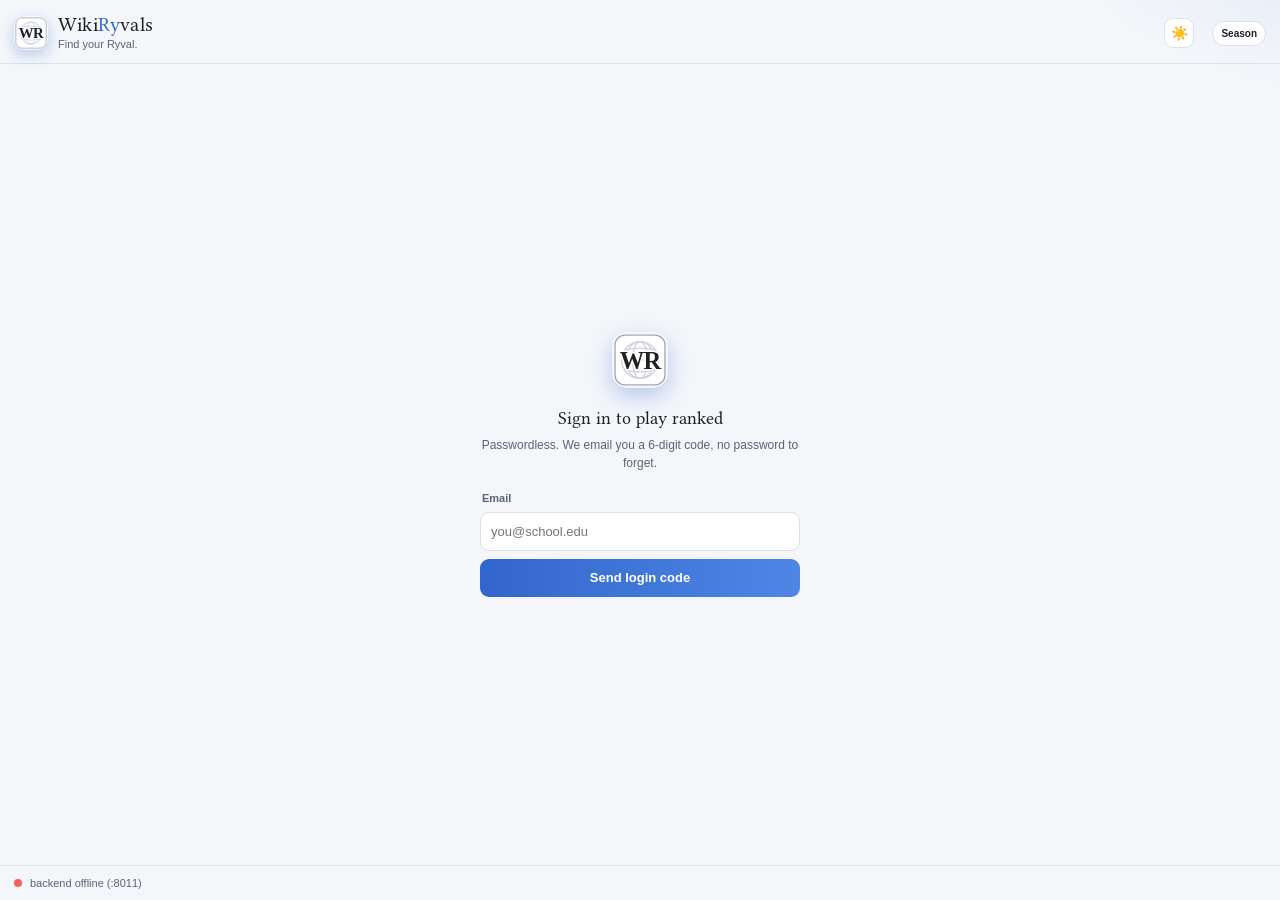
==== extension/lobby.html @ 3ab2795d "init" ====
<!DOCTYPE html>
<html lang="en">
<head>
  <meta charset="utf-8" />
  <meta name="viewport" content="width=device-width, initial-scale=1" />
  <title>WikiRyvals</title>
  <link rel="icon" href="icons/favicon.svg" />
  <link rel="stylesheet" href="lobby.css" />
</head>
<body class="panel">
  <header class="brand-bar">
    <img class="logo-mark" src="icons/wr-logo.svg" alt="WR" />
    <div class="brand-text">
      <div class="wordmark">Wiki<span class="ry">Ry</span>vals</div>
      <div class="tagline">Find your Ryval.</div>
    </div>
    <button class="theme-toggle" id="theme-toggle" title="Toggle light / dark" aria-label="Toggle theme">🌙</button>
    <span class="season-chip" id="season-chip">Season</span>
  </header>

  <!-- ============================ AUTH ============================ -->
  <section class="screen" id="screen-auth" hidden>
    <div class="auth-wrap">
      <img class="auth-logo" src="icons/wr-logo.svg" alt="WR" />
      <h2 class="auth-h">Sign in to play ranked</h2>
      <p class="auth-sub">Passwordless. We email you a 6-digit code, no password to forget.</p>

      <!-- step: email -->
      <div class="auth-step" id="auth-email-step">
        <label class="fld-l" for="auth-email">Email</label>
        <input id="auth-email" type="email" placeholder="you@school.edu" autocomplete="email" />
        <button class="btn-primary" id="auth-send">Send login code</button>
      </div>

      <!-- step: code -->
      <div class="auth-step" id="auth-code-step" hidden>
        <label class="fld-l" for="auth-code">Enter the code sent to <span id="auth-email-echo"></span></label>
        <input id="auth-code" inputmode="numeric" maxlength="6" placeholder="000000" class="code-input" />
        <div class="dev-code" id="auth-dev-code" hidden></div>
        <button class="btn-primary" id="auth-verify">Verify &amp; continue</button>
        <button class="btn-link" id="auth-back">Use a different email</button>
      </div>

      <!-- step: profile (username + region) -->
      <div class="auth-step" id="auth-profile-step" hidden>
        <label class="fld-l" for="auth-username">Pick a username</label>
        <input id="auth-username" maxlength="20" placeholder="3–20 chars, letters/numbers/_/-" />
        <div class="uname-status" id="uname-status"></div>
        <label class="fld-l" for="auth-region">Region</label>
        <select id="auth-region">
          <option value="NA">North America</option>
          <option value="SA">South America</option>
          <option value="EU">Europe</option>
          <option value="AF">Africa</option>
          <option value="ME">Middle East</option>
          <option value="APAC">Asia-Pacific</option>
          <option value="OC">Oceania</option>
          <option value="Other">Other</option>
        </select>
        <p class="auth-hint" id="region-hint"></p>
        <button class="btn-primary" id="auth-save-profile">Enter the ladder</button>
      </div>

      <p class="auth-err" id="auth-err" hidden></p>
    </div>
  </section>

  <!-- ===================== MATCH FOUND ===================== -->
  <section class="screen" id="screen-match" hidden>
    <div class="match-wrap">
      <div class="match-banner" id="match-mode">Match Found</div>
      <div class="match-card">
        <div class="vs-row">
          <div class="vs-card you">
            <div class="vs-avatar" id="vs-you-av">YOU</div>
            <div class="vs-name" id="vs-you-name">you</div>
            <div class="vs-meta" id="vs-you-meta"></div>
            <div class="vs-rank" id="vs-you-rank"></div>
          </div>
          <div class="vs-mid">
            <span class="vs-vs">VS</span>
            <div class="countdown" id="match-countdown">5</div>
          </div>
          <div class="vs-card opp">
            <div class="vs-avatar" id="vs-opp-av">OPP</div>
            <div class="vs-name" id="vs-opp-name">opponent</div>
            <div class="vs-meta" id="vs-opp-meta"></div>
            <div class="vs-rank" id="vs-opp-rank"></div>
          </div>
        </div>
        <div class="match-route">
          <span class="route-chip" id="match-start">Start</span>
          <span class="route-arrow">→</span>
          <span class="route-chip target" id="match-target">Target</span>
        </div>
      </div>
      <p class="match-note" id="match-note">Get ready. The race opens in a new tab.</p>
      <button class="btn-ghost" id="match-forfeit" hidden>Forfeit</button>
    </div>
  </section>

  <!-- ===================== RACE IN PROGRESS ===================== -->
  <section class="screen" id="screen-racing" hidden>
    <div class="racing-wrap">
      <div class="racing-spinner"></div>
      <h2>Race in progress</h2>
      <p class="racing-route"><b id="racing-start"></b> → <b id="racing-target"></b></p>
      <p class="racing-sub">Finish on the Wikipedia tab. We'll score it the moment you (or your Ryval) arrive.</p>
      <div class="racing-live" id="racing-live"></div>
      <div class="racing-opp" id="racing-opp" hidden></div>
      <button class="btn-secondary" id="racing-watch" hidden>📺 Copy watch-party link</button>
      <p class="racing-sub" id="racing-watch-hint" hidden></p>
      <button class="btn-ghost" id="racing-forfeit">Forfeit race</button>
    </div>
  </section>

  <!-- ===================== RANKED RESULTS ===================== -->
  <section class="screen" id="screen-result" hidden>
    <div class="result-wrap">
      <div class="result-banner" id="result-banner">Victory</div>
      <div class="result-route" id="result-route"></div>

      <div class="rp-block">
        <div class="rp-delta" id="rp-delta">+0</div>
        <div class="rp-label">Edit Points</div>
        <div class="rank-progress">
          <div class="rank-badge" id="result-rank-badge"></div>
          <div class="rank-bar-wrap">
            <div class="rank-bar-top">
              <span id="result-rank-name">Rank</span>
              <span id="result-rank-next"></span>
            </div>
            <div class="rank-bar"><div class="rank-bar-fill" id="result-rank-fill"></div></div>
            <div class="rank-bar-rp" id="result-rank-rp"></div>
          </div>
        </div>
        <div class="rating-line" id="result-rating"></div>
      </div>

      <div class="promo-note" id="result-promo" hidden></div>

      <div class="compare" id="result-compare"></div>

      <div class="result-actions">
        <button class="btn-primary" id="result-again">Queue again</button>
        <button class="btn-secondary" id="result-home">Back to lobby</button>
      </div>
      <button class="btn-link result-share" id="result-share">📷 Share result card</button>
      <div class="share-preview" id="share-preview" hidden>
        <img id="share-img" alt="Match recap card" />
        <div class="share-preview-actions">
          <button class="btn-secondary btn-sm" id="share-download">Download</button>
          <button class="btn-ghost btn-sm" id="share-copy">Copy image</button>
        </div>
        <div class="share-hint" id="share-hint"></div>
      </div>
    </div>
  </section>

  <!-- ===================== MAIN APP ===================== -->
  <div id="app" hidden>
    <div class="me-bar" id="me-bar">
      <div class="avatar" id="me-avatar">RY</div>
      <div class="me-info">
        <div class="me-name" id="me-name">player</div>
        <div class="me-rank" id="me-rank"></div>
      </div>
      <span class="streak-chip" id="me-streak" hidden title="Daily challenge streak"></span>
      <button class="btn-link me-logout" id="me-logout" title="Sign out">sign out</button>
    </div>

    <!-- Comeback nudge: your daily streak is alive but today isn't done yet -->
    <div class="streak-nudge" id="streak-nudge" hidden>
      <div class="streak-nudge-text">🔥 <b id="streak-nudge-n">0</b>-day streak - play today's daily to keep it alive</div>
      <button class="btn-primary btn-sm" id="streak-nudge-go">Play daily</button>
    </div>

    <!-- Promotion series armed: next ranked match is your promo game -->
    <div class="promo-banner" id="promo-banner" hidden>
      <div class="promo-banner-text">⚑ <b>Promo game!</b> Win your next ranked match to reach <b id="promo-banner-rank">-</b>.</div>
    </div>

    <!-- Incoming duos party invite (shows on any tab) -->
    <div class="party-banner" id="party-banner" hidden>
      <div class="party-banner-text"><b id="party-banner-from">friend</b> invited you to duos</div>
      <div class="party-banner-actions">
        <button class="btn-primary btn-sm" id="party-accept">Accept</button>
        <button class="btn-ghost btn-sm" id="party-decline">Decline</button>
      </div>
    </div>

    <nav class="tabs">
      <button class="tab active" data-view="play"><span class="ic">▶</span><span>Play</span></button>
      <button class="tab" data-view="friends"><span class="ic">★</span><span>Friends</span><span class="tab-badge" id="friends-badge" hidden>0</span></button>
      <button class="tab" data-view="rooms"><span class="ic">⌗</span><span>Rooms</span></button>
      <button class="tab" data-view="leaderboard"><span class="ic">≣</span><span>Board</span></button>
      <button class="tab" data-view="history"><span class="ic">↺</span><span>History</span></button>
      <button class="tab" data-view="profile"><span class="ic">◎</span><span>Profile</span></button>
    </nav>

    <main class="content">
      <!-- PLAY -->
      <section class="view" id="view-play">
        <!-- Your Ryval: one rival floated at a time (most-faced opponent) -->
        <div class="card rival-card" id="rival-card" hidden>
          <div class="card-top"><h3>Your Ryval</h3><span class="pill pill-rival">Ryvalry</span></div>
          <div class="rival-body">
            <div class="avatar" id="rival-avatar">RY</div>
            <div class="rival-info">
              <div class="rival-name" id="rival-name">rival</div>
              <div class="rival-rec" id="rival-rec"></div>
            </div>
          </div>
          <button class="btn-primary" id="rival-rematch">Rematch</button>
        </div>

        <div class="card feature">
          <div class="card-top"><h3>Ranked 1v1</h3><span class="pill pill-live">Ranked</span></div>
          <p>Head-to-head against a Ryval near your rating. EP on the line.</p>
          <select id="rk-diff">
            <option value="any">Any difficulty</option>
            <option value="easy">Easy</option>
            <option value="medium">Medium</option>
            <option value="hard">Hard</option>
          </select>
          <button class="btn-primary" id="rk-go">Find ranked match</button>
        </div>

        <div class="card feature">
          <div class="card-top"><h3>Ranked Duos</h3><span class="pill pill-live">2v2</span></div>
          <p>Team up 2v2. Your team's fastest finisher decides it; you climb together.</p>
          <select id="duo-diff">
            <option value="any">Any difficulty</option>
            <option value="easy">Easy</option>
            <option value="medium">Medium</option>
            <option value="hard">Hard</option>
          </select>
          <button class="btn-primary" id="duo-go">Find duos match</button>
        </div>

        <div class="card">
          <div class="card-top"><h3>Quick Match</h3><span class="pill">Casual</span></div>
          <p>Solo race against par, no EP at stake. Good for warmups.</p>
          <select id="qm-diff">
            <option value="any">Any difficulty</option>
            <option value="easy">Easy</option>
            <option value="medium">Medium</option>
            <option value="hard">Hard</option>
          </select>
          <button class="btn-secondary" id="qm-go">Solo race</button>
        </div>

        <div class="card">
          <div class="card-top"><h3>Daily Challenge</h3><span class="pill">Daily</span></div>
          <p>Everyone races the same start → target. One ranked attempt per day.</p>
          <p class="daily-route" id="daily-route">Loading today's route…</p>
          <button class="btn-secondary" id="daily-go">Play today's</button>
          <button class="btn-link" id="daily-board-toggle" hidden>Today's board</button>
          <ol class="daily-board" id="daily-board" hidden></ol>
        </div>

        <div class="card">
          <div class="card-top"><h3>Weekly Puzzle</h3><span class="pill pill-weekly">Weekly</span></div>
          <p>One devilish hand-picked route per week. One ranked attempt - global board.</p>
          <p class="daily-route" id="weekly-route">Loading this week's route…</p>
          <button class="btn-secondary" id="weekly-go">Play this week's</button>
          <button class="btn-link" id="weekly-board-toggle" hidden>This week's board</button>
          <ol class="daily-board" id="weekly-board" hidden></ol>
        </div>

        <div class="card">
          <div class="card-top"><h3>Custom Race</h3><span class="pill">Practice</span></div>
          <input id="c-start" placeholder="Start article" />
          <input id="c-target" placeholder="Target article" />
          <button class="btn-secondary" id="c-go">Start custom race</button>
        </div>
        <p class="hint" id="play-hint"></p>
      </section>

      <!-- FRIENDS / DUO PARTY -->
      <section class="view hidden" id="view-friends">
        <div class="card feature">
          <div class="card-top"><h3>Add a friend</h3><span class="pill">Duos</span></div>
          <p>Add by username, then invite them to queue duos as a premade team.</p>
          <div class="add-friend-row">
            <input id="friend-username" maxlength="20" placeholder="their username" />
            <button class="btn-primary" id="friend-add">Add</button>
          </div>
          <p class="hint" id="friends-hint"></p>
        </div>

        <div class="card" id="friend-requests-card" hidden>
          <div class="card-top"><h3>Requests</h3></div>
          <ul class="friend-list" id="friend-incoming"></ul>
          <ul class="friend-list" id="friend-outgoing"></ul>
        </div>

        <div class="card">
          <div class="card-top"><h3>Friends</h3><span class="muted-count" id="friends-count"></span></div>
          <ul class="friend-list" id="friend-list"></ul>
          <p class="empty-note" id="friends-empty">No friends yet. Add someone by username above.</p>
        </div>
      </section>

      <!-- ROOMS / PRIVATE LOBBIES -->
      <section class="view hidden" id="view-rooms">
        <div class="card feature">
          <div class="card-top"><h3>Private lobby</h3><span class="pill">Code</span></div>
          <p>Create a lobby, share the code, race a friend. No friends list needed.</p>
          <select id="lobby-diff">
            <option value="any">Any difficulty</option>
            <option value="easy">Easy</option>
            <option value="medium">Medium</option>
            <option value="hard">Hard</option>
          </select>
          <button class="btn-primary" id="lobby-create">Create lobby</button>
        </div>

        <div class="card">
          <div class="card-top"><h3>Join with a code</h3></div>
          <input id="lobby-code" maxlength="6" placeholder="6-character code" class="code-input-sm" />
          <button class="btn-secondary" id="lobby-join">Join lobby</button>
        </div>

        <div class="lobby-wait" id="lobby-wait" hidden>
          <div class="lobby-code-big" id="lobby-code-big">······</div>
          <p class="lobby-wait-sub">Share this code. Waiting for an opponent to join…</p>
          <div class="racing-spinner small"></div>
          <button class="btn-ghost" id="lobby-cancel">Cancel</button>
        </div>
        <p class="hint" id="rooms-hint"></p>
      </section>

      <!-- LEADERBOARD -->
      <section class="view hidden" id="view-leaderboard">
        <div class="list" id="lb-list"><p class="preview-tag">Loading…</p></div>
      </section>

      <!-- HISTORY -->
      <section class="view hidden" id="view-history">
        <div class="list" id="hist-list"><p class="preview-tag">Loading…</p></div>
      </section>

      <!-- PROFILE -->
      <section class="view hidden" id="view-profile">
        <div class="card">
          <div class="profile-head">
            <div class="avatar avatar-lg" id="pf-avatar">RY</div>
            <div>
              <div class="profile-name" id="pf-name">player</div>
              <div class="me-rank" id="pf-rank"></div>
            </div>
          </div>
          <div class="stat-grid" id="pf-stats"></div>
        </div>
        <div class="card">
          <h3>Tier progress</h3>
          <div class="tier-carousel">
            <button class="tc-arrow tc-prev" id="pf-ladder-prev" aria-label="Previous tier" type="button">‹</button>
            <div class="tc-track" id="pf-ladder"></div>
            <button class="tc-arrow tc-next" id="pf-ladder-next" aria-label="Next tier" type="button">›</button>
          </div>
          <div class="progress"><div class="progress-fill" id="pf-progress"></div></div>
          <p class="preview-tag" id="pf-progress-label"></p>
        </div>
        <div class="card admin-card" id="admin-card" hidden>
          <h3>Admin</h3>
          <p>You have admin access - search accounts and manage tags (beta testers, perks, cosmetics).</p>
          <button class="btn-primary" id="open-admin">Open admin dashboard</button>
        </div>
      </section>
    </main>
  </div>

  <footer class="status-bar">
    <div class="backend-dot" id="backend-dot"><span class="dot"></span><span id="backend-label">checking backend…</span></div>
  </footer>

  <!-- Rank-up celebration overlay (fires when a ranked win promotes you) -->
  <div class="rankup-overlay" id="rankup-overlay" hidden>
    <div class="rankup-rays"></div>
    <div class="rankup-card">
      <div class="rankup-kicker" id="rankup-kicker">Promoted</div>
      <div class="rankup-badge" id="rankup-badge"></div>
      <div class="rankup-name" id="rankup-name">Bronze</div>
      <div class="rankup-sub" id="rankup-sub">You ranked up - keep climbing to <b>Ryval</b>.</div>
      <button class="btn-primary btn-sm" id="rankup-dismiss">Nice</button>
    </div>
  </div>

  <script src="config.js"></script>
  <script src="lobby.js"></script>
</body>
</html>
---- extension/lobby.css ----
:root {
  --bg: #0b0d12;
  --bg-2: #0f1218;
  --surface: #141821;
  --surface-2: #1a1f2a;
  --line: #232a37;
  --text: #e8eaed;
  --muted: #9aa0aa;
  --accent: #6699ff;
  --accent-2: #3a6ff0;
  --blue: #6699ff;
  --green: #3fb950;
  --orange: #f0883e;
  --red: #f06363;
  --grad: linear-gradient(90deg, #3a6ff0, #6699ff);
  --surface-2-hover: #222838;
}
/* Light theme - toggled by adding `.light` to <body>. */
body.light {
  --bg: #f4f6fa;
  --bg-2: #ffffff;
  --surface: #ffffff;
  --surface-2: #eef1f6;
  --line: #dce1ea;
  --text: #1c2024;
  --muted: #5b6472;
  --surface-2-hover: #e2e7f0;
  --accent: #3366cc;
  --accent-2: #3366cc;
  --blue: #3366cc;
  --grad: linear-gradient(90deg, #3366cc, #4f86e6);
}

/* Wikipedia's wordmark typeface (Linux Libertine, SIL OFL) - bundled in fonts/. */
@font-face {
  font-family: "WikiRyvals Libertine";
  src: url("fonts/LinLibertine_R.woff2") format("woff2");
  font-weight: 400 800; font-style: normal; font-display: swap;
}

* { box-sizing: border-box; }
html, body { height: 100%; }
body.panel {
  margin: 0;
  background:
    radial-gradient(600px 320px at 110% -10%, rgba(51,102,204,.12), transparent 60%),
    radial-gradient(500px 300px at -20% 110%, rgba(102,153,255,.08), transparent 60%),
    var(--bg);
  color: var(--text);
  font: 13px/1.5 -apple-system, BlinkMacSystemFont, "Segoe UI", Roboto, Inter, Arial, sans-serif;
  display: flex;
  flex-direction: column;
  min-width: 280px;
}

/* "Ry" accent - Wikipedia hyperlink blue, matching the HUD + marketing. */
.ry { color: var(--accent); }

/* Brand logo mark (WR badge image). */
.logo-mark {
  width: 34px; height: 34px; border-radius: 10px; flex: none;
  box-shadow: 0 5px 14px rgba(51,102,204,.30);
}

/* ===== Header ===== */
.brand-bar {
  display: flex; align-items: center; gap: 10px;
  padding: 14px 14px 10px;
  border-bottom: 1px solid var(--line);
}
.logo {
  width: 34px; height: 34px; border-radius: 10px; flex: none;
  background: var(--grad);
  display: grid; place-items: center;
  font-family: "WikiRyvals Libertine", Georgia, serif;
  font-weight: 700; font-size: 20px; color: #fff;
  box-shadow: 0 5px 14px rgba(124,92,255,.35);
}
.wordmark {
  font-family: "WikiRyvals Libertine", Georgia, "Times New Roman", serif;
  font-size: 20px; font-weight: 700; letter-spacing: .2px; line-height: 1.1;
}
.tagline { color: var(--muted); font-size: 11px; }
.theme-toggle {
  margin-left: auto; width: 30px; height: 30px; flex: none; padding: 0;
  display: grid; place-items: center; font-size: 14px; line-height: 1;
  background: var(--surface); color: var(--text);
  border: 1px solid var(--line); border-radius: 9px; cursor: pointer;
}
.theme-toggle:hover { background: var(--surface-2); }
.season-chip {
  margin-left: 8px; font-size: 10px; font-weight: 700; color: var(--text);
  background: var(--surface); border: 1px solid var(--line);
  padding: 4px 8px; border-radius: 999px; white-space: nowrap;
}

/* ===== Me bar ===== */
.me-bar {
  display: flex; align-items: center; gap: 10px;
  margin: 12px 14px 0; padding: 9px 11px;
  background: var(--surface); border: 1px solid var(--line); border-radius: 12px;
}
.avatar {
  width: 34px; height: 34px; border-radius: 10px; flex: none;
  background: linear-gradient(135deg, #2a3142, #11151d);
  border: 1px solid var(--line);
  display: grid; place-items: center; font-weight: 800; font-size: 12px; color: var(--blue);
}
.avatar-lg { width: 52px; height: 52px; border-radius: 13px; font-size: 18px; }
.me-name { font-weight: 700; font-size: 13px; }
.me-rank { color: var(--muted); font-size: 12px; }
.rd { color: #6b7280; }

/* ===== Tabs ===== */
.tabs {
  display: flex; gap: 4px; padding: 12px 10px 0; margin: 0 4px;
}
.tab {
  flex: 1; min-width: 0;
  display: flex; flex-direction: column; align-items: center; gap: 3px;
  background: transparent; color: var(--muted);
  border: 1px solid transparent; border-radius: 9px;
  padding: 7px 2px; font-size: 10px; font-weight: 700;
  cursor: pointer; white-space: nowrap;
}
.tab .ic { font-size: 14px; line-height: 1; }
.tab:hover { background: var(--surface); color: var(--text); }
.tab.active { background: var(--surface-2); color: var(--text); border-color: var(--line); }
.tab.active .ic { background: var(--grad); -webkit-background-clip: text; background-clip: text; -webkit-text-fill-color: transparent; }

/* ===== Content ===== */
.content { flex: 1; overflow-y: auto; padding: 12px 14px 16px; }
.view.hidden { display: none; }

.card { background: var(--surface); border: 1px solid var(--line); border-radius: 13px; padding: 13px; margin-bottom: 11px; }
.card.feature { background: linear-gradient(180deg, rgba(51,102,204,.10), rgba(102,153,255,.04)), var(--surface); border-color: #28406e; }
body.light .card.feature { border-color: #bcd0f5; }
.card.muted-card { opacity: .9; }
.card-top { display: flex; align-items: center; justify-content: space-between; margin-bottom: 6px; }
.card-top h3 { margin: 0; font-size: 14px; }
.card p { color: var(--muted); margin: 0 0 10px; font-size: 12px; }
.pill { font-size: 10px; font-weight: 700; color: var(--muted); background: var(--surface-2); border: 1px solid var(--line); padding: 2px 7px; border-radius: 999px; text-transform: uppercase; letter-spacing: .3px; }
.pill-live { color: #fff; background: var(--grad); border: none; }
.pill-weekly { color: #fff; background: var(--accent); border: none; }

select, input { font: inherit; background: var(--bg-2); color: var(--text); border: 1px solid var(--line); border-radius: 9px; padding: 9px 10px; width: 100%; margin-bottom: 8px; }
button { font: inherit; cursor: pointer; border-radius: 9px; padding: 9px 12px; font-weight: 700; border: 1px solid var(--line); width: 100%; }
.btn-primary { background: var(--grad); color: #fff; border: none; }
.btn-primary:hover { filter: brightness(1.07); }
.btn-secondary { background: var(--surface-2); color: var(--text); }
.btn-secondary:hover { background: var(--surface-2-hover); }
.btn-ghost { background: transparent; color: var(--muted); }
button:disabled { opacity: .5; cursor: not-allowed; }

.row-actions { display: flex; gap: 8px; margin-bottom: 11px; }
.hint { margin: 6px 2px 0; color: var(--muted); min-height: 16px; font-size: 12px; }
.hint.err { color: var(--orange); }
.hint.ok { color: var(--green); }
.preview-tag { color: var(--muted); font-size: 11px; margin: 10px 2px 0; }
.preview-tag b { color: var(--text); }

/* ===== Lists (rooms / leaderboard / history) ===== */
.list { border: 1px solid var(--line); border-radius: 12px; overflow: hidden; }
.li { display: flex; align-items: center; gap: 10px; padding: 10px 12px; border-top: 1px solid var(--line); }
.li:first-child { border-top: none; }
.li-main { display: flex; flex-direction: column; gap: 2px; min-width: 0; flex: 1; }
.li-main b { font-size: 12.5px; white-space: nowrap; overflow: hidden; text-overflow: ellipsis; }
.li-sub { color: var(--muted); font-size: 11px; display: flex; align-items: center; gap: 6px; flex-wrap: wrap; }
.li-end { color: var(--muted); font-size: 12px; font-weight: 700; }
.rank { color: var(--muted); font-weight: 800; width: 18px; text-align: center; flex: none; }
.li.me-highlight { background: rgba(51,102,204,.12); }
.you { font-size: 9px; color: var(--accent); background: rgba(51,102,204,.16); padding: 1px 5px; border-radius: 999px; }
.win { color: var(--green); font-weight: 700; }
.loss { color: var(--muted); font-weight: 700; }
.flag { color: var(--orange); font-weight: 700; }
.streak { font-weight: 700; font-size: 12px; flex: none; }
.streak.up { color: var(--green); }
.streak.down { color: var(--red); }

/* ===== Tiers ===== */
.tier { font-size: 10px; font-weight: 800; padding: 2px 7px; border-radius: 6px; display: inline-block; }
.tier-iron { color: #9aa3b2; background: rgba(154,163,178,.14); }
.tier-bronze { color: #c98a5e; background: rgba(201,138,94,.14); }
.tier-silver { color: #c7ccd6; background: rgba(199,204,214,.14); }
.tier-gold { color: #f5c451; background: rgba(245,196,81,.16); }
.tier-plat { color: #5fd3c2; background: rgba(95,211,194,.14); }
.tier-diamond { color: #7cc0ff; background: rgba(124,192,255,.14); }
.tier-featured { color: #ffcf4d; background: rgba(255,207,77,.16); }
.tier-legend { color: #f0883e; background: rgba(240,136,62,.16); }
.tier-ryval { color: #fff; background: var(--grad); }

/* Rank icon images that sit beside tier text. */
.rank-ic { width: 15px; height: 15px; vertical-align: -3px; margin-right: 3px; }
.rank-ic.sm { width: 13px; height: 13px; vertical-align: -2px; margin-right: 2px; }

/* ===== Profile ===== */
.profile-head { display: flex; align-items: center; gap: 12px; margin-bottom: 14px; }
.profile-name { font-size: 16px; font-weight: 800; }
.stat-grid { display: grid; grid-template-columns: repeat(3, 1fr); gap: 8px; }
.stat { background: var(--bg-2); border: 1px solid var(--line); border-radius: 10px; padding: 10px 6px; text-align: center; }
.stat-n { font-size: 17px; font-weight: 800; }
.stat-l { color: var(--muted); font-size: 10px; margin-top: 2px; }
/* ===== Tier carousel ===== */
.tier-carousel { position: relative; margin-bottom: 12px; }
.tc-track {
  display: flex; gap: 8px; overflow-x: auto; scroll-snap-type: x mandatory;
  padding: 4px 2px; scroll-behavior: smooth;
  scrollbar-width: none; -ms-overflow-style: none;
}
.tc-track::-webkit-scrollbar { display: none; }
.tc-card {
  scroll-snap-align: center; flex: 0 0 78px; box-sizing: border-box;
  display: flex; flex-direction: column; align-items: center; gap: 6px;
  padding: 12px 6px 10px; border-radius: 12px;
  background: var(--bg-2); border: 1px solid var(--line);
  opacity: .5; transition: opacity .15s ease, transform .15s ease, border-color .15s ease;
}
.tc-card.on {
  opacity: 1; transform: translateY(-2px);
  border-color: currentColor; box-shadow: inset 0 0 0 1px currentColor;
}
.tc-crest { width: 46px; height: 46px; }
.tc-name { font-size: 11px; font-weight: 800; letter-spacing: .2px; }
.tc-arrow {
  position: absolute; top: 50%; transform: translateY(-50%); z-index: 2;
  width: 26px; height: 26px; border-radius: 999px;
  display: flex; align-items: center; justify-content: center;
  font-size: 17px; line-height: 1; font-weight: 700; color: var(--text);
  background: var(--bg); border: 1px solid var(--line); cursor: pointer;
  box-shadow: 0 2px 6px rgba(0,0,0,.35); opacity: .92;
}
.tc-arrow:hover { opacity: 1; background: var(--bg-2); }
.tc-prev { left: -4px; }
.tc-next { right: -4px; }
.tc-arrow[disabled] { opacity: 0; pointer-events: none; }
.progress { height: 9px; border-radius: 999px; background: var(--bg-2); border: 1px solid var(--line); overflow: hidden; }
.progress-fill { height: 100%; background: var(--grad); }
#pf-progress-label { margin-top: 16px; }

/* ===== Status footer ===== */
.status-bar { border-top: 1px solid var(--line); padding: 9px 14px; }
.backend-dot { display: flex; align-items: center; gap: 8px; font-size: 11px; color: var(--muted); }
.backend-dot .dot { width: 8px; height: 8px; border-radius: 50%; background: #6b7280; flex: none; }
.backend-dot.ok .dot { background: var(--green); box-shadow: 0 0 8px rgba(63,185,80,.7); }
.backend-dot.bad .dot { background: var(--red); }

/* ============================================================ Phase 1 screens */
/* Full-panel overlays (auth / match found / racing / results). */
.screen {
  flex: 1; overflow-y: auto;
  display: flex; flex-direction: column; align-items: center; justify-content: center;
  padding: 24px 18px;
}
.screen[hidden] { display: none; }

/* ---- auth ---- */
.auth-wrap { width: 100%; max-width: 320px; text-align: center; }
.auth-logo { width: 56px; height: 56px; border-radius: 15px; margin-bottom: 12px; box-shadow: 0 8px 22px rgba(51,102,204,.32); }
.auth-h { margin: 0 0 4px; font-size: 18px; font-family: "WikiRyvals Libertine", Georgia, serif; }
.auth-sub { color: var(--muted); font-size: 12px; margin: 0 0 18px; }
.auth-step { text-align: left; }
.fld-l { display: block; font-size: 11px; font-weight: 700; color: var(--muted); margin: 8px 2px 5px; }
.code-input { text-align: center; letter-spacing: 8px; font-size: 22px; font-weight: 800; padding: 12px; }
.code-input-sm { text-transform: uppercase; letter-spacing: 4px; font-weight: 700; text-align: center; }
.dev-code { font-size: 12px; color: var(--blue); background: rgba(51,102,204,.10); border: 1px dashed var(--accent); border-radius: 8px; padding: 8px; margin-bottom: 8px; text-align: center; }
.btn-link { background: none; border: none; color: var(--muted); font-size: 12px; width: auto; padding: 8px 0; text-decoration: underline; }
.btn-link:hover { color: var(--text); }
.auth-hint { color: var(--muted); font-size: 11px; margin: 4px 2px 8px; }
.auth-err { color: var(--orange); font-size: 12px; margin-top: 10px; min-height: 14px; text-align: center; }
.uname-status { font-size: 11px; font-weight: 700; min-height: 14px; margin: -4px 2px 4px; }
.uname-status.ok { color: var(--green); }
.uname-status.bad { color: var(--red); }
.me-logout { width: auto; margin-left: auto; flex: none; }

/* ---- match found ---- */
.match-wrap { width: 100%; max-width: 360px; text-align: center; }
.match-banner {
  font-family: "WikiRyvals Libertine", Georgia, serif;
  font-size: 22px; font-weight: 700; letter-spacing: .2px;
  color: var(--accent); margin-bottom: 12px;
}
.match-card { background: var(--surface); border: 1px solid var(--line); border-radius: 16px; padding: 16px 14px 14px; }
.vs-row { display: flex; align-items: stretch; justify-content: center; gap: 6px; }
.vs-card {
  flex: 1; min-width: 0; display: flex; flex-direction: column; align-items: center;
  gap: 5px; padding: 14px 8px 12px; border-radius: 14px;
  background: var(--surface-2); border: 1px solid var(--line);
}
.vs-card.you { border-color: var(--accent); box-shadow: inset 0 0 0 1px var(--accent); }
.vs-avatar {
  width: 50px; height: 50px; border-radius: 14px; display: grid; place-items: center;
  font-weight: 800; font-size: 16px; letter-spacing: .3px;
  background: linear-gradient(135deg, #2a3142, #11151d); border: 1px solid var(--line); color: var(--blue);
}
.vs-card.you .vs-avatar { background: var(--grad); color: #fff; border-color: transparent; }
body.light .vs-avatar { background: var(--bg-2); color: var(--blue); border-color: var(--line); }
.vs-name {
  font-weight: 800; font-size: 13px; line-height: 1.25; margin-top: 2px;
  max-width: 100%; word-break: break-word;
}
.vs-meta {
  display: flex; flex-wrap: wrap; align-items: center; justify-content: center;
  gap: 4px; min-height: 14px; font-size: 11px; font-weight: 600; color: var(--muted);
}
.vs-meta .cbadge { margin-left: 0; }
.vs-rank {
  display: flex; align-items: center; justify-content: center; gap: 5px;
  color: var(--text); font-size: 11px; font-weight: 700; min-height: 18px;
}
.vs-crest { width: 18px; height: 18px; display: block; }
.vs-ep { line-height: 1; }
.vs-mid {
  flex: none; align-self: center;
  display: flex; flex-direction: column; align-items: center; gap: 5px;
}
.vs-vs { font-weight: 800; color: var(--muted); font-size: 11px; letter-spacing: 1px; }
.countdown {
  width: 44px; height: 44px; border-radius: 50%; display: grid; place-items: center;
  font-size: 21px; font-weight: 800; line-height: 1;
  font-family: "WikiRyvals Libertine", Georgia, serif;
  color: var(--accent); background: var(--bg-2); border: 2px solid var(--accent);
}
.match-route { display: flex; align-items: center; justify-content: center; gap: 8px; flex-wrap: wrap; margin: 16px 0 2px; }
.route-chip { background: var(--bg-2); border: 1px solid var(--line); border-radius: 8px; padding: 6px 10px; font-size: 12px; font-weight: 700; max-width: 140px; white-space: nowrap; overflow: hidden; text-overflow: ellipsis; }
.route-chip.target { color: var(--accent); border-color: var(--accent); }
.route-arrow { color: var(--muted); }
.match-note { color: var(--muted); font-size: 12px; margin-top: 14px; min-height: 16px; }

/* ---- racing ---- */
.racing-wrap { text-align: center; max-width: 320px; }
.racing-wrap h2 { font-family: "WikiRyvals Libertine", Georgia, serif; margin: 14px 0 6px; }
.racing-route { font-size: 13px; margin: 0 0 8px; }
.racing-sub { color: var(--muted); font-size: 12px; margin: 0 0 14px; }
.racing-live { font-weight: 800; font-size: 16px; color: var(--accent); min-height: 22px; margin-bottom: 6px; }
.racing-opp { font-size: 13px; color: var(--muted); min-height: 18px; margin-bottom: 16px; }
.racing-spinner { width: 38px; height: 38px; margin: 0 auto; border: 3px solid var(--line); border-top-color: var(--accent); border-radius: 50%; animation: spin 0.9s linear infinite; }
.racing-spinner.small { width: 26px; height: 26px; border-width: 2px; margin: 10px auto; }
@keyframes spin { to { transform: rotate(360deg); } }
@media (prefers-reduced-motion: reduce) { .racing-spinner { animation-duration: 2.4s; } }

/* ---- results ---- */
.result-wrap { width: 100%; max-width: 340px; text-align: center; }
.result-banner { font-size: 24px; font-weight: 800; letter-spacing: .5px; text-transform: uppercase; font-family: "WikiRyvals Libertine", Georgia, serif; }
.result-banner.win { color: var(--green); }
.result-banner.loss { color: var(--red); }
.result-banner.draw { color: var(--muted); }
.result-route { color: var(--muted); font-size: 12px; margin: 4px 0 16px; }
.rp-block { background: var(--surface); border: 1px solid var(--line); border-radius: 14px; padding: 16px; margin-bottom: 12px; }
.rp-delta { font-size: 40px; font-weight: 800; line-height: 1; }
.rp-delta.pos { color: var(--green); }
.rp-delta.neg { color: var(--red); }
.rp-label { color: var(--muted); font-size: 11px; font-weight: 700; letter-spacing: 1px; margin-bottom: 14px; }
.rank-progress { display: flex; align-items: center; gap: 10px; text-align: left; }
.rank-badge { flex: none; }
.rank-badge img.rank-ic { width: 30px; height: 30px; vertical-align: middle; margin: 0; }
.rank-badge .tier { display: none; }
.rank-bar-wrap { flex: 1; min-width: 0; }
.rank-bar-top { display: flex; justify-content: space-between; font-size: 11px; font-weight: 700; margin-bottom: 4px; }
.rank-bar-top span:last-child { color: var(--muted); }
.rank-bar { height: 8px; border-radius: 999px; background: var(--bg-2); border: 1px solid var(--line); overflow: hidden; }
.rank-bar-fill { height: 100%; background: var(--grad); }
.rank-bar-rp { font-size: 10px; color: var(--muted); margin-top: 4px; }
.rating-line { font-size: 12px; color: var(--muted); margin-top: 14px; }
.rating-line .pos { color: var(--green); }
.rating-line .neg { color: var(--red); }
.compare { background: var(--surface); border: 1px solid var(--line); border-radius: 12px; padding: 6px 12px; margin-bottom: 14px; }
.cmp-row { display: grid; grid-template-columns: 1fr 1fr 1fr; gap: 6px; padding: 7px 0; border-top: 1px solid var(--line); font-size: 12px; }
.cmp-row:first-child { border-top: none; }
.cmp-row span:first-child { color: var(--muted); text-align: left; }
.cmp-head { font-weight: 800; }
.cmp-head span:not(:first-child) { color: var(--text); }
.cmp-flag { color: var(--orange); font-size: 11px; padding: 7px 0 2px; border-top: 1px solid var(--line); }
.cmp-row.cmp-duo { grid-template-columns: 64px repeat(4, 1fr); }
.cmp-row.cmp-duo .cmp-team { color: var(--accent); }
.cmp-row.cmp-duo span { overflow: hidden; text-overflow: ellipsis; white-space: nowrap; }
.duo-hud-row { display: flex; justify-content: space-between; gap: 8px; font-size: 12px; padding: 3px 0; }
.duo-hud-row span:first-child { font-weight: 700; color: var(--text); }
.duo-hud-row span:last-child { color: var(--muted); text-align: right; }
.result-actions { display: flex; flex-direction: column; gap: 8px; }

/* ---- private lobby waiting ---- */
.lobby-wait { text-align: center; margin-top: 14px; padding: 16px; background: var(--surface); border: 1px solid var(--line); border-radius: 13px; }
.lobby-code-big { font-size: 34px; font-weight: 800; letter-spacing: 8px; font-family: "WikiRyvals Libertine", Georgia, serif; color: var(--accent); }
.lobby-wait-sub { color: var(--muted); font-size: 12px; margin: 6px 0 0; }

/* ---- daily challenge ---- */
.daily-route { color: var(--text) !important; font-weight: 600; font-size: 12px; margin: 0 0 10px; }
.btn-link { background: transparent; border: none; color: var(--accent); width: auto; padding: 4px 0; font-size: 12px; font-weight: 700; }
.btn-link:hover { text-decoration: underline; }
.daily-board { list-style: none; margin: 8px 0 0; padding: 0; border: 1px solid var(--line); border-radius: 10px; overflow: hidden; }
.daily-row { display: flex; align-items: center; gap: 8px; padding: 7px 10px; font-size: 12px; border-top: 1px solid var(--line); }
.daily-row:first-child { border-top: none; }
.daily-row.is-me { background: var(--surface-2); font-weight: 700; }
.dr-pos { width: 20px; color: var(--muted); text-align: right; }
.dr-name { flex: 1; color: var(--text); overflow: hidden; text-overflow: ellipsis; white-space: nowrap; }
.dr-stat { color: var(--muted); font-variant-numeric: tabular-nums; }
.daily-empty { padding: 10px; color: var(--muted); font-size: 12px; text-align: center; }

/* ---------------------------------------------------------------- friends + party */
.tab { position: relative; }
.tab-badge {
  position: absolute; top: 4px; right: calc(50% - 20px);
  min-width: 15px; height: 15px; padding: 0 4px; border-radius: 999px;
  background: var(--orange); color: #fff; font-size: 9px; font-weight: 800;
  display: flex; align-items: center; justify-content: center; line-height: 1;
}

.party-banner {
  display: flex; align-items: center; gap: 10px; justify-content: space-between;
  margin: 10px 14px 0; padding: 9px 12px;
  background: var(--surface-2); border: 1px solid var(--accent); border-radius: 11px;
}
.party-banner-text { font-size: 12px; color: var(--text); }
.party-banner-actions { display: flex; gap: 6px; flex: none; }

.add-friend-row { display: flex; gap: 8px; align-items: flex-start; }
.add-friend-row input { margin-bottom: 0; }
.add-friend-row .btn-primary { width: auto; flex: none; }

.muted-count { font-size: 11px; font-weight: 700; color: var(--muted); }
.empty-note { color: var(--muted); font-size: 12px; padding: 6px 2px 0; }

.friend-list { list-style: none; margin: 0; padding: 0; }
.friend-li {
  display: flex; align-items: center; gap: 10px; justify-content: space-between;
  padding: 10px 2px; border-top: 1px solid var(--line);
}
.friend-list:empty { display: none; }
.friend-li:first-child { border-top: none; }
.friend-main { display: flex; align-items: center; gap: 8px; min-width: 0; flex: 1; }
.friend-name { font-weight: 700; font-size: 13px; color: var(--text); overflow: hidden; text-overflow: ellipsis; white-space: nowrap; }
.friend-sub { color: var(--muted); font-size: 11px; flex: none; }
.friend-actions { display: flex; gap: 6px; flex: none; }
.btn-sm { width: auto; padding: 6px 10px; font-size: 12px; }

.status-dot { width: 8px; height: 8px; border-radius: 50%; flex: none; background: var(--muted); }
.status-dot.online { background: var(--green); }
.status-dot.searching { background: var(--accent); box-shadow: 0 0 6px var(--accent); }
.status-dot.in-party { background: var(--orange); box-shadow: 0 0 6px rgba(240,136,62,.7); }
.status-dot.offline { background: #555c6a; }

/* Daily streak chip in the me-bar + comeback nudge banner */
.streak-chip {
  flex: none; align-self: center; padding: 3px 8px; border-radius: 999px;
  background: var(--surface-2); border: 1px solid var(--line);
  font-size: 12px; font-weight: 800; color: var(--orange); line-height: 1.4;
}
.streak-nudge {
  display: flex; align-items: center; gap: 10px; justify-content: space-between;
  margin: 10px 14px 0; padding: 9px 12px;
  background: var(--surface-2); border: 1px solid var(--orange); border-radius: 11px;
}
.streak-nudge-text { font-size: 12px; color: var(--text); }
.streak-nudge .btn-primary { width: auto; flex: none; }

/* CS2-style promotion series: armed banner, me-bar pill, results callout */
.promo-banner {
  display: flex; align-items: center; gap: 10px;
  margin: 10px 14px 0; padding: 9px 12px;
  background: var(--surface-2); border: 1px solid var(--accent); border-radius: 11px;
}
.promo-banner-text { font-size: 12px; color: var(--text); }
.promo-pill {
  font-size: 10px; font-weight: 800; padding: 2px 7px; border-radius: 6px;
  color: var(--accent); background: var(--surface-2); border: 1px solid var(--accent);
}
/* Cosmetic account badges (beta tester, etc.) shown next to a username. */
.cbadge {
  display: inline-block; vertical-align: middle; margin-left: 6px;
  font-size: 9px; font-weight: 800; letter-spacing: .4px; text-transform: uppercase;
  padding: 2px 6px; border-radius: 999px; color: #fff; border: none;
  background: var(--grad);
}
.cbadge-beta { background: linear-gradient(135deg, #a06bff, #5b6bff); }
.promo-note {
  font-size: 12px; line-height: 1.45; text-align: left;
  padding: 10px 12px; border-radius: 11px; margin-bottom: 12px;
  border: 1px solid var(--accent); background: var(--surface-2); color: var(--text);
}
.promo-note.won { border-color: var(--green); }
.promo-note.lost { border-color: var(--red); }

/* Your Ryval card (one floated at a time) */
.rival-card { border-color: var(--orange); }
.pill-rival { background: rgba(240,136,62,.16); color: var(--orange); border: 1px solid var(--orange); }
.rival-body { display: flex; align-items: center; gap: 10px; margin: 4px 0 10px; }
.rival-info { min-width: 0; flex: 1; }
.rival-name { font-weight: 800; font-size: 14px; color: var(--text); overflow: hidden; text-overflow: ellipsis; white-space: nowrap; }
.rival-rec { font-size: 12px; color: var(--muted); margin-top: 2px; display: flex; align-items: center; gap: 4px; flex-wrap: wrap; }

/* Shareable match recap card */
.result-share { display: block; margin: 10px auto 0; }
.share-preview { margin-top: 10px; text-align: center; }
.share-preview img { width: 100%; max-width: 280px; border-radius: 12px; border: 1px solid var(--line); }
.share-preview-actions { display: flex; gap: 8px; justify-content: center; margin-top: 8px; }
.share-hint { font-size: 11px; color: var(--muted); margin-top: 6px; min-height: 14px; }

/* Rank-up celebration overlay */
.rankup-overlay {
  position: fixed; inset: 0; z-index: 50;
  display: flex; align-items: center; justify-content: center;
  background: rgba(0,0,0,.55); backdrop-filter: blur(2px);
}
.rankup-rays {
  position: absolute; width: 480px; height: 480px; border-radius: 50%;
  background: conic-gradient(from 0deg, transparent 0 12deg, rgba(240,136,62,.20) 12deg 24deg);
  animation: rankup-spin 14s linear infinite; opacity: 0; transition: opacity .5s;
}
.rankup-overlay.show .rankup-rays { opacity: 1; }
.rankup-card {
  position: relative; text-align: center; padding: 22px 20px;
  background: var(--surface); border: 1px solid var(--orange); border-radius: 16px;
  box-shadow: 0 12px 40px rgba(0,0,0,.45); max-width: 80%;
  transform: scale(.7); opacity: 0;
}
.rankup-overlay.show .rankup-card { animation: rankup-pop .5s cubic-bezier(.2,1.4,.4,1) forwards; }
.rankup-kicker { font-size: 11px; font-weight: 800; letter-spacing: .18em; text-transform: uppercase; color: var(--orange); }
.rankup-badge { margin: 10px 0 6px; transform-origin: center; }
.rankup-overlay.show .rankup-badge { animation: rankup-badge-in .7s .15s backwards; }
.rankup-badge .rank-ic { width: 54px; height: 54px; }
.rankup-badge .tier { font-size: 15px; }
.rankup-name { font-size: 20px; font-weight: 900; color: var(--text); }
.rankup-sub { font-size: 12px; color: var(--muted); margin: 6px 0 14px; }
.rankup-card .btn-primary { width: auto; padding: 7px 18px; }
@keyframes rankup-pop { to { transform: scale(1); opacity: 1; } }
@keyframes rankup-badge-in { from { transform: scale(.2) rotate(-25deg); opacity: 0; } to { transform: scale(1) rotate(0); opacity: 1; } }
@keyframes rankup-spin { to { transform: rotate(360deg); } }
@media (prefers-reduced-motion: reduce) {
  .rankup-overlay.show .rankup-card,
  .rankup-overlay.show .rankup-badge { animation: none; }
  .rankup-card { transform: none; opacity: 1; }
  .rankup-rays { animation: none; }
}

/* The hidden attribute must still win over the display rules above. */
.party-banner[hidden], .tab-badge[hidden],
.streak-chip[hidden], .streak-nudge[hidden],
.promo-banner[hidden], .promo-note[hidden],
.rival-card[hidden], .rankup-overlay[hidden],
.share-preview[hidden] { display: none; }
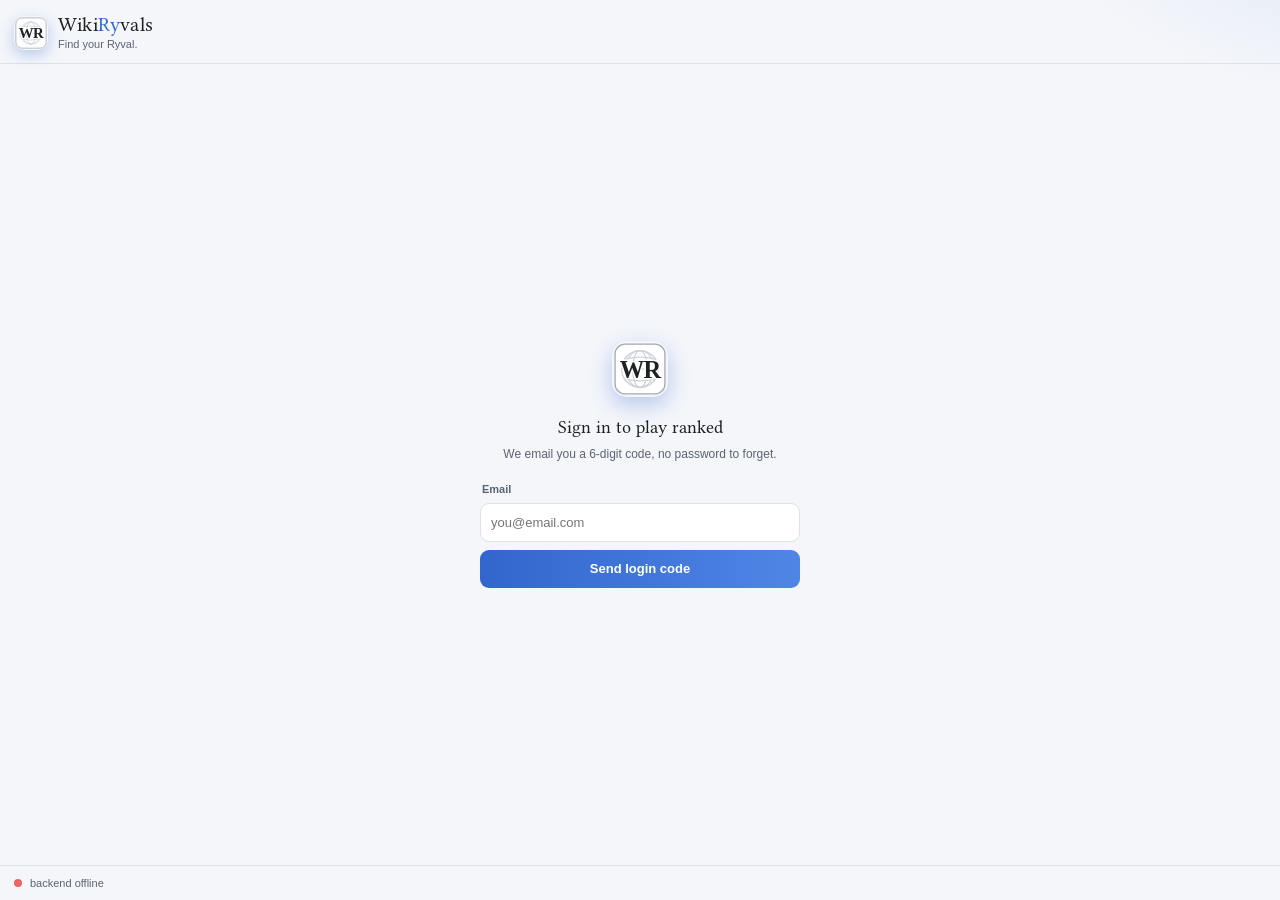
==== commit 0a385939: "Polish + admin needs" ====
--- a/extension/lobby.html
+++ b/extension/lobby.html
@@ -4,7 +4,7 @@
   <meta charset="utf-8" />
   <meta name="viewport" content="width=device-width, initial-scale=1" />
   <title>WikiRyvals</title>
-  <link rel="icon" href="icons/favicon.svg" />
+  <link rel="icon" href="icons/wr-logo.svg" />
   <link rel="stylesheet" href="lobby.css" />
 </head>
 <body class="panel">
@@ -14,8 +14,9 @@
       <div class="wordmark">Wiki<span class="ry">Ry</span>vals</div>
       <div class="tagline">Find your Ryval.</div>
     </div>
-    <button class="theme-toggle" id="theme-toggle" title="Toggle light / dark" aria-label="Toggle theme">🌙</button>
-    <span class="season-chip" id="season-chip">Season</span>
+    <div class="brand-tools">
+      <span class="season-chip" id="season-chip" hidden></span>
+    </div>
   </header>
 
   <!-- ============================ AUTH ============================ -->
@@ -23,12 +24,12 @@
     <div class="auth-wrap">
       <img class="auth-logo" src="icons/wr-logo.svg" alt="WR" />
       <h2 class="auth-h">Sign in to play ranked</h2>
-      <p class="auth-sub">Passwordless. We email you a 6-digit code, no password to forget.</p>
+      <p class="auth-sub">We email you a 6-digit code, no password to forget.</p>
 
       <!-- step: email -->
       <div class="auth-step" id="auth-email-step">
         <label class="fld-l" for="auth-email">Email</label>
-        <input id="auth-email" type="email" placeholder="you@school.edu" autocomplete="email" />
+        <input id="auth-email" type="email" placeholder="you@email.com" autocomplete="email" />
         <button class="btn-primary" id="auth-send">Send login code</button>
       </div>
 
@@ -333,12 +334,12 @@
 
       <!-- LEADERBOARD -->
       <section class="view hidden" id="view-leaderboard">
-        <div class="list" id="lb-list"><p class="preview-tag">Loading…</p></div>
+        <div class="list is-empty" id="lb-list"><p class="preview-tag">Loading…</p></div>
       </section>
 
       <!-- HISTORY -->
       <section class="view hidden" id="view-history">
-        <div class="list" id="hist-list"><p class="preview-tag">Loading…</p></div>
+        <div class="list is-empty" id="hist-list"><p class="preview-tag">Loading…</p></div>
       </section>
 
       <!-- PROFILE -->
--- a/extension/lobby.css
+++ b/extension/lobby.css
@@ -39,6 +39,9 @@
 }
 
 * { box-sizing: border-box; }
+/* Hide scrollbars panel-wide (scrolling still works). */
+* { scrollbar-width: none; -ms-overflow-style: none; }
+::-webkit-scrollbar { width: 0; height: 0; display: none; }
 html, body { height: 100%; }
 body.panel {
   margin: 0;
@@ -81,13 +84,8 @@
   font-size: 20px; font-weight: 700; letter-spacing: .2px; line-height: 1.1;
 }
 .tagline { color: var(--muted); font-size: 11px; }
-.theme-toggle {
-  margin-left: auto; width: 30px; height: 30px; flex: none; padding: 0;
-  display: grid; place-items: center; font-size: 14px; line-height: 1;
-  background: var(--surface); color: var(--text);
-  border: 1px solid var(--line); border-radius: 9px; cursor: pointer;
-}
-.theme-toggle:hover { background: var(--surface-2); }
+/* Right-aligned tools cluster (just the season pill now). */
+.brand-bar .brand-tools { margin-left: auto; display: flex; align-items: center; gap: 8px; }
 .season-chip {
   margin-left: 8px; font-size: 10px; font-weight: 700; color: var(--text);
   background: var(--surface); border: 1px solid var(--line);
@@ -107,7 +105,7 @@
   display: grid; place-items: center; font-weight: 800; font-size: 12px; color: var(--blue);
 }
 .avatar-lg { width: 52px; height: 52px; border-radius: 13px; font-size: 18px; }
-.me-name { font-weight: 700; font-size: 13px; }
+.me-name { font-weight: 700; font-size: 13px; margin-bottom: 3px; }
 .me-rank { color: var(--muted); font-size: 12px; }
 .rd { color: #6b7280; }
 
@@ -136,6 +134,7 @@
 .card.feature { background: linear-gradient(180deg, rgba(51,102,204,.10), rgba(102,153,255,.04)), var(--surface); border-color: #28406e; }
 body.light .card.feature { border-color: #bcd0f5; }
 .card.muted-card { opacity: .9; }
+#view-friends .card { padding-bottom: 9px; } /* tighter bottom on the friends cards */
 .card-top { display: flex; align-items: center; justify-content: space-between; margin-bottom: 6px; }
 .card-top h3 { margin: 0; font-size: 14px; }
 .card p { color: var(--muted); margin: 0 0 10px; font-size: 12px; }
@@ -154,6 +153,7 @@
 
 .row-actions { display: flex; gap: 8px; margin-bottom: 11px; }
 .hint { margin: 6px 2px 0; color: var(--muted); min-height: 16px; font-size: 12px; }
+.hint:empty { min-height: 0; margin: 0; } /* don't reserve bottom space with no message */
 .hint.err { color: var(--orange); }
 .hint.ok { color: var(--green); }
 .preview-tag { color: var(--muted); font-size: 11px; margin: 10px 2px 0; }
@@ -161,6 +161,17 @@
 
 /* ===== Lists (rooms / leaderboard / history) ===== */
 .list { border: 1px solid var(--line); border-radius: 12px; overflow: hidden; }
+/* Board & history fill the panel so an empty/loading message centers both axes
+   instead of sitting in a small box at the top. (:not(.hidden) keeps the ID
+   selector from out-prioritizing .view.hidden's display:none.) */
+#view-leaderboard:not(.hidden), #view-history:not(.hidden) {
+  display: flex; flex-direction: column; min-height: 100%;
+}
+#view-leaderboard .list, #view-history .list { flex: 0 0 auto; }
+.list.is-empty {
+  flex: 1; border: none; display: flex; align-items: center; justify-content: center;
+}
+.list.is-empty .preview-tag { margin: 0; max-width: 240px; }
 .li { display: flex; align-items: center; gap: 10px; padding: 10px 12px; border-top: 1px solid var(--line); }
 .li:first-child { border-top: none; }
 .li-main { display: flex; flex-direction: column; gap: 2px; min-width: 0; flex: 1; }
@@ -195,7 +206,7 @@
 
 /* ===== Profile ===== */
 .profile-head { display: flex; align-items: center; gap: 12px; margin-bottom: 14px; }
-.profile-name { font-size: 16px; font-weight: 800; }
+.profile-name { font-size: 16px; font-weight: 800; margin-bottom: 3px; }
 .stat-grid { display: grid; grid-template-columns: repeat(3, 1fr); gap: 8px; }
 .stat { background: var(--bg-2); border: 1px solid var(--line); border-radius: 10px; padding: 10px 6px; text-align: center; }
 .stat-n { font-size: 17px; font-weight: 800; }
@@ -471,7 +482,31 @@
   padding: 2px 6px; border-radius: 999px; color: #fff; border: none;
   background: var(--grad);
 }
-.cbadge-beta { background: linear-gradient(135deg, #a06bff, #5b6bff); }
+/* Beta Tester: a gently drifting purple-blue-cyan gradient (the tasteful one). */
+.cbadge-beta {
+  background: linear-gradient(120deg, #a06bff, #5b6bff, #00d4ff);
+  background-size: 200% 100%;
+  animation: cbadge-beta-flow 6s ease-in-out infinite;
+}
+@keyframes cbadge-beta-flow {
+  0%, 100% { background-position: 0% 50%; }
+  50% { background-position: 100% 50%; }
+}
+/* Creator: the flashy one - a flowing rainbow with a soft glow. */
+.cbadge-creator {
+  background: linear-gradient(90deg, #ff5e62, #ff9966, #ffd166, #42e695, #4f9fff, #b06bff, #ff5e62);
+  background-size: 250% 100%;
+  animation: cbadge-creator-flow 5s linear infinite;
+  box-shadow: 0 0 10px rgba(124, 92, 255, .45);
+  text-shadow: 0 1px 1px rgba(0, 0, 0, .35);
+}
+@keyframes cbadge-creator-flow {
+  0% { background-position: 0% 50%; }
+  100% { background-position: 250% 50%; }
+}
+@media (prefers-reduced-motion: reduce) {
+  .cbadge-beta, .cbadge-creator { animation: none; }
+}
 .promo-note {
   font-size: 12px; line-height: 1.45; text-align: left;
   padding: 10px 12px; border-radius: 11px; margin-bottom: 12px;
